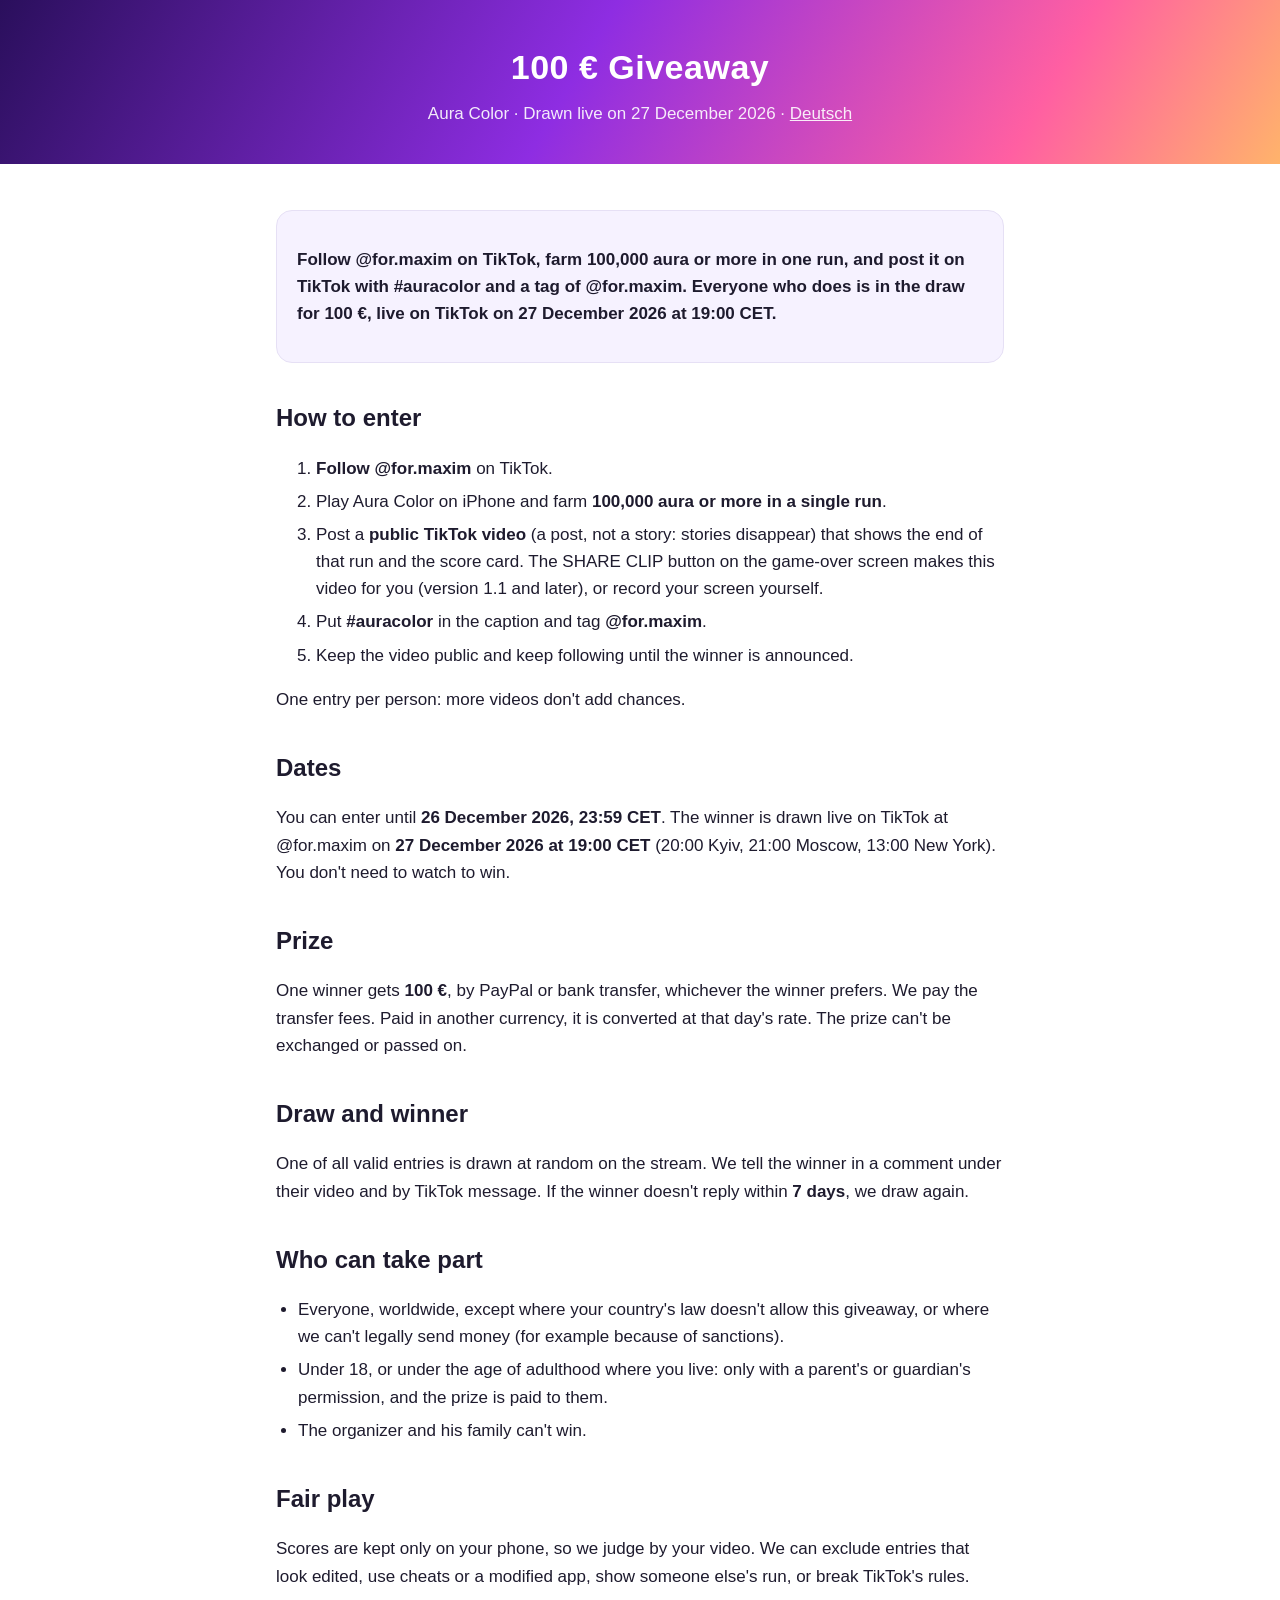
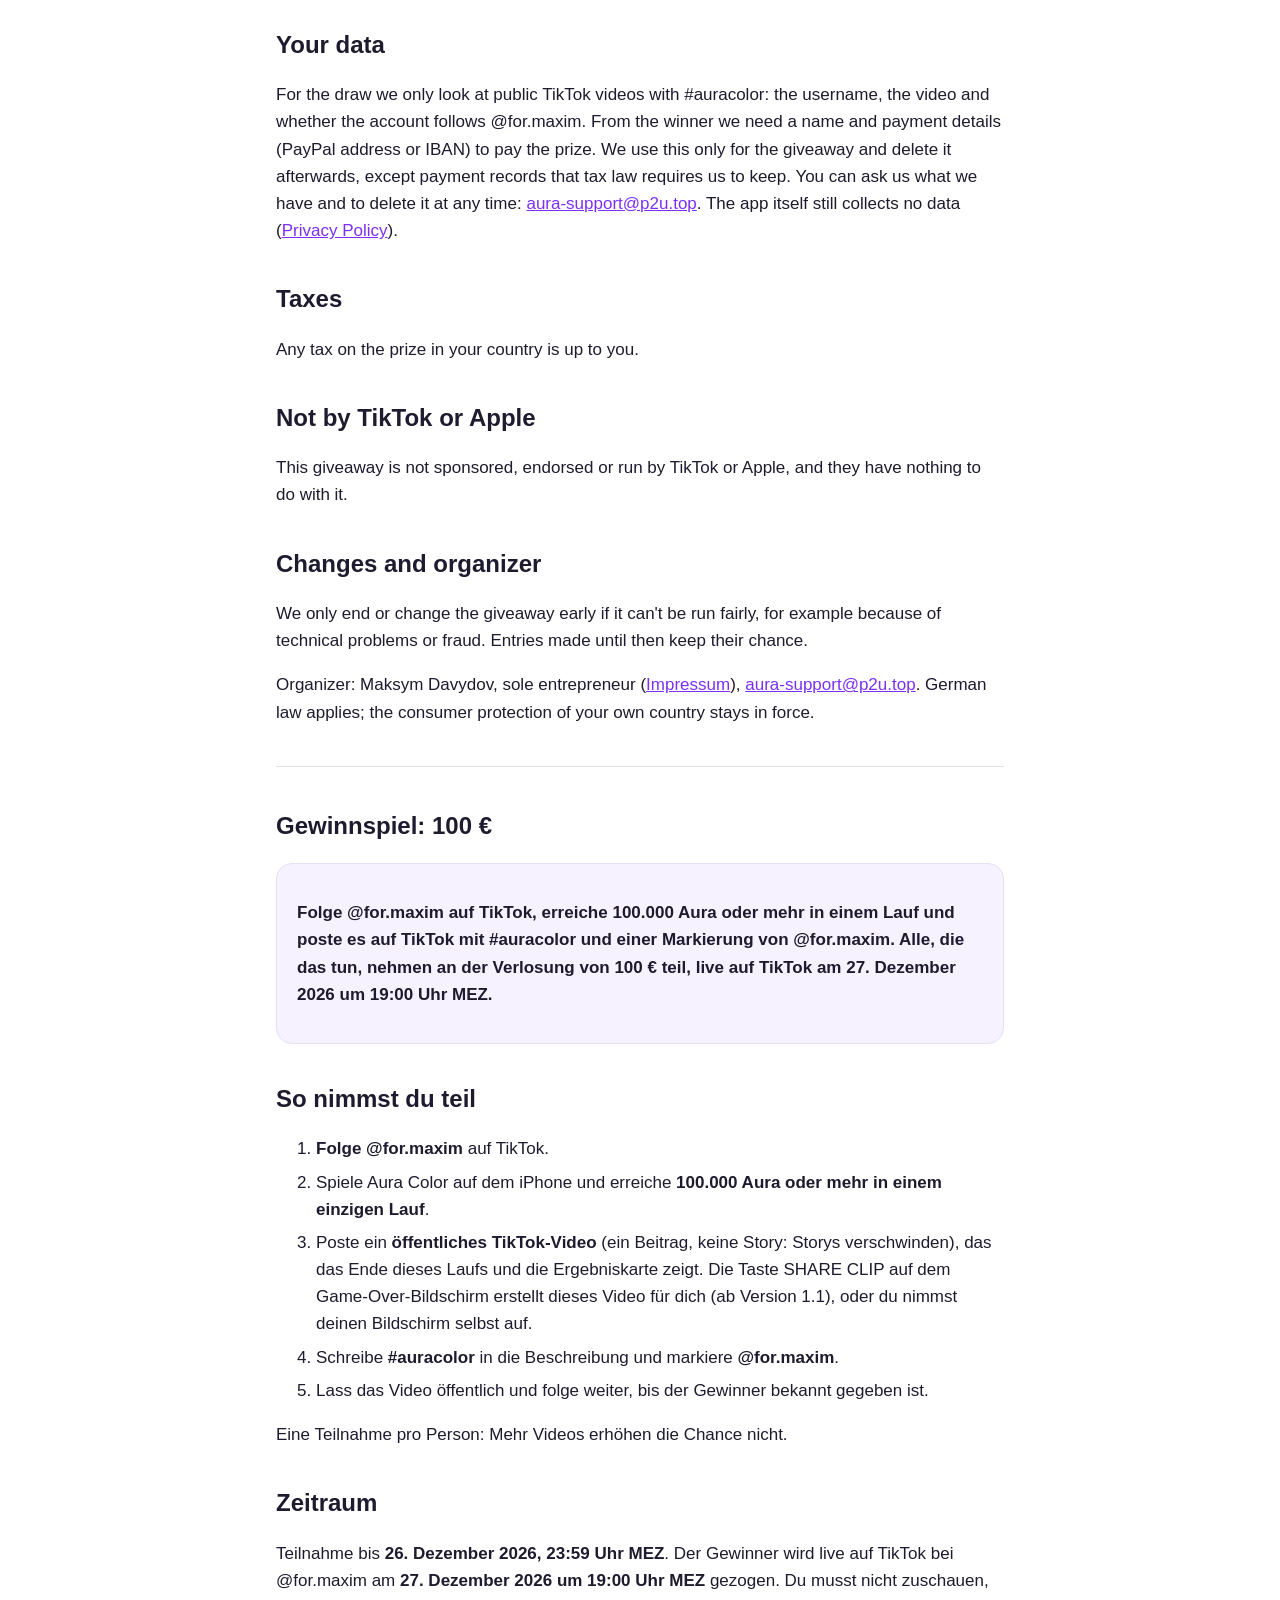
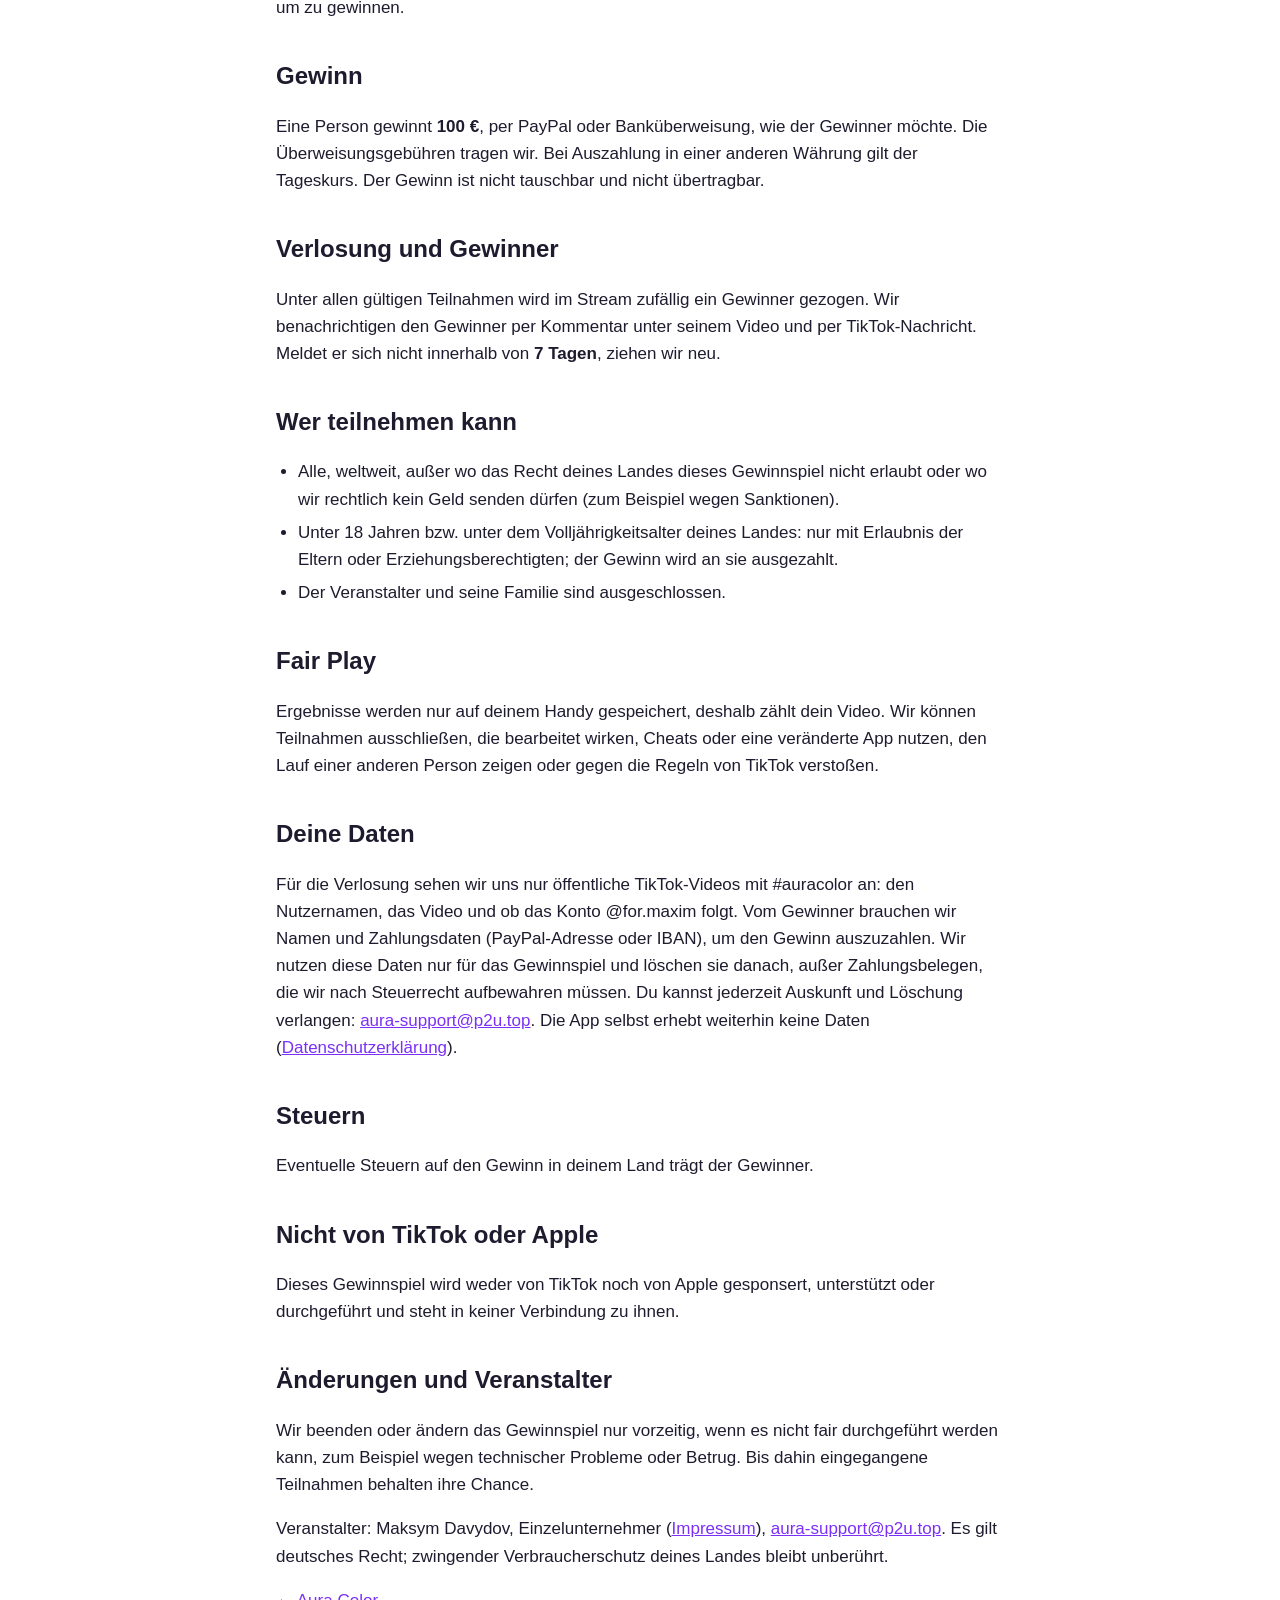
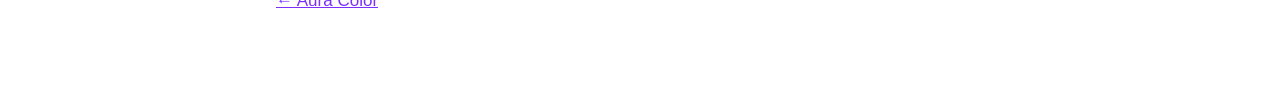
==== giveaway.html @ b17f7350 "Правила розыгрыша 100 € (до 26.12, стрим 27.12 19:00 CET), политика про клипы Co-Authored-By: Claude" ====
<!doctype html>
<html lang="en">
<head>
<meta charset="utf-8">
<meta name="viewport" content="width=device-width, initial-scale=1">
<title>Aura Color Giveaway</title>
<meta name="description" content="Follow @for.maxim, farm 100,000 aura in one run of Aura Color, post it on TikTok with #auracolor and win 100 €. Drawn live on TikTok on 27 December 2026.">
<link rel="stylesheet" href="style.css">
</head>
<body>
<header>
  <h1>100 € Giveaway</h1>
  <p>Aura Color · Drawn live on 27 December 2026 · <a href="#de" style="color:#fff">Deutsch</a></p>
</header>
<main>
  <div class="card">
    <p><strong>Follow @for.maxim on TikTok, farm 100,000 aura or more in one run, and post it on TikTok with #auracolor and a tag of @for.maxim. Everyone who does is in the draw for 100 €, live on TikTok on 27 December 2026 at 19:00 CET.</strong></p>
  </div>

  <h2>How to enter</h2>
  <ol>
    <li><strong>Follow @for.maxim</strong> on TikTok.</li>
    <li>Play Aura Color on iPhone and farm <strong>100,000 aura or more in a single run</strong>.</li>
    <li>Post a <strong>public TikTok video</strong> (a post, not a story: stories disappear) that shows the end of that run and the score card. The SHARE CLIP button on the game-over screen makes this video for you (version 1.1 and later), or record your screen yourself.</li>
    <li>Put <strong>#auracolor</strong> in the caption and tag <strong>@for.maxim</strong>.</li>
    <li>Keep the video public and keep following until the winner is announced.</li>
  </ol>
  <p>One entry per person: more videos don't add chances.</p>

  <h2>Dates</h2>
  <p>You can enter until <strong>26 December 2026, 23:59 CET</strong>. The winner is drawn live on TikTok at @for.maxim on <strong>27 December 2026 at 19:00 CET</strong> (20:00 Kyiv, 21:00 Moscow, 13:00 New York). You don't need to watch to win.</p>

  <h2>Prize</h2>
  <p>One winner gets <strong>100 €</strong>, by PayPal or bank transfer, whichever the winner prefers. We pay the transfer fees. Paid in another currency, it is converted at that day's rate. The prize can't be exchanged or passed on.</p>

  <h2>Draw and winner</h2>
  <p>One of all valid entries is drawn at random on the stream. We tell the winner in a comment under their video and by TikTok message. If the winner doesn't reply within <strong>7 days</strong>, we draw again.</p>

  <h2>Who can take part</h2>
  <ul>
    <li>Everyone, worldwide, except where your country's law doesn't allow this giveaway, or where we can't legally send money (for example because of sanctions).</li>
    <li>Under 18, or under the age of adulthood where you live: only with a parent's or guardian's permission, and the prize is paid to them.</li>
    <li>The organizer and his family can't win.</li>
  </ul>

  <h2>Fair play</h2>
  <p>Scores are kept only on your phone, so we judge by your video. We can exclude entries that look edited, use cheats or a modified app, show someone else's run, or break TikTok's rules.</p>

  <h2>Your data</h2>
  <p>For the draw we only look at public TikTok videos with #auracolor: the username, the video and whether the account follows @for.maxim. From the winner we need a name and payment details (PayPal address or IBAN) to pay the prize. We use this only for the giveaway and delete it afterwards, except payment records that tax law requires us to keep. You can ask us what we have and to delete it at any time: <a href="mailto:aura-support@p2u.top">aura-support@p2u.top</a>. The app itself still collects no data (<a href="privacy.html">Privacy Policy</a>).</p>

  <h2>Taxes</h2>
  <p>Any tax on the prize in your country is up to you.</p>

  <h2>Not by TikTok or Apple</h2>
  <p>This giveaway is not sponsored, endorsed or run by TikTok or Apple, and they have nothing to do with it.</p>

  <h2>Changes and organizer</h2>
  <p>We only end or change the giveaway early if it can't be run fairly, for example because of technical problems or fraud. Entries made until then keep their chance.</p>
  <p>Organizer: Maksym Davydov, sole entrepreneur (<a href="impressum.html">Impressum</a>), <a href="mailto:aura-support@p2u.top">aura-support@p2u.top</a>. German law applies; the consumer protection of your own country stays in force.</p>

  <hr>

  <h2 id="de">Gewinnspiel: 100 €</h2>
  <div class="card">
    <p><strong>Folge @for.maxim auf TikTok, erreiche 100.000 Aura oder mehr in einem Lauf und poste es auf TikTok mit #auracolor und einer Markierung von @for.maxim. Alle, die das tun, nehmen an der Verlosung von 100 € teil, live auf TikTok am 27. Dezember 2026 um 19:00 Uhr MEZ.</strong></p>
  </div>

  <h2>So nimmst du teil</h2>
  <ol>
    <li><strong>Folge @for.maxim</strong> auf TikTok.</li>
    <li>Spiele Aura Color auf dem iPhone und erreiche <strong>100.000 Aura oder mehr in einem einzigen Lauf</strong>.</li>
    <li>Poste ein <strong>öffentliches TikTok-Video</strong> (ein Beitrag, keine Story: Storys verschwinden), das das Ende dieses Laufs und die Ergebniskarte zeigt. Die Taste SHARE CLIP auf dem Game-Over-Bildschirm erstellt dieses Video für dich (ab Version 1.1), oder du nimmst deinen Bildschirm selbst auf.</li>
    <li>Schreibe <strong>#auracolor</strong> in die Beschreibung und markiere <strong>@for.maxim</strong>.</li>
    <li>Lass das Video öffentlich und folge weiter, bis der Gewinner bekannt gegeben ist.</li>
  </ol>
  <p>Eine Teilnahme pro Person: Mehr Videos erhöhen die Chance nicht.</p>

  <h2>Zeitraum</h2>
  <p>Teilnahme bis <strong>26. Dezember 2026, 23:59 Uhr MEZ</strong>. Der Gewinner wird live auf TikTok bei @for.maxim am <strong>27. Dezember 2026 um 19:00 Uhr MEZ</strong> gezogen. Du musst nicht zuschauen, um zu gewinnen.</p>

  <h2>Gewinn</h2>
  <p>Eine Person gewinnt <strong>100 €</strong>, per PayPal oder Banküberweisung, wie der Gewinner möchte. Die Überweisungsgebühren tragen wir. Bei Auszahlung in einer anderen Währung gilt der Tageskurs. Der Gewinn ist nicht tauschbar und nicht übertragbar.</p>

  <h2>Verlosung und Gewinner</h2>
  <p>Unter allen gültigen Teilnahmen wird im Stream zufällig ein Gewinner gezogen. Wir benachrichtigen den Gewinner per Kommentar unter seinem Video und per TikTok-Nachricht. Meldet er sich nicht innerhalb von <strong>7 Tagen</strong>, ziehen wir neu.</p>

  <h2>Wer teilnehmen kann</h2>
  <ul>
    <li>Alle, weltweit, außer wo das Recht deines Landes dieses Gewinnspiel nicht erlaubt oder wo wir rechtlich kein Geld senden dürfen (zum Beispiel wegen Sanktionen).</li>
    <li>Unter 18 Jahren bzw. unter dem Volljährigkeitsalter deines Landes: nur mit Erlaubnis der Eltern oder Erziehungsberechtigten; der Gewinn wird an sie ausgezahlt.</li>
    <li>Der Veranstalter und seine Familie sind ausgeschlossen.</li>
  </ul>

  <h2>Fair Play</h2>
  <p>Ergebnisse werden nur auf deinem Handy gespeichert, deshalb zählt dein Video. Wir können Teilnahmen ausschließen, die bearbeitet wirken, Cheats oder eine veränderte App nutzen, den Lauf einer anderen Person zeigen oder gegen die Regeln von TikTok verstoßen.</p>

  <h2>Deine Daten</h2>
  <p>Für die Verlosung sehen wir uns nur öffentliche TikTok-Videos mit #auracolor an: den Nutzernamen, das Video und ob das Konto @for.maxim folgt. Vom Gewinner brauchen wir Namen und Zahlungsdaten (PayPal-Adresse oder IBAN), um den Gewinn auszuzahlen. Wir nutzen diese Daten nur für das Gewinnspiel und löschen sie danach, außer Zahlungsbelegen, die wir nach Steuerrecht aufbewahren müssen. Du kannst jederzeit Auskunft und Löschung verlangen: <a href="mailto:aura-support@p2u.top">aura-support@p2u.top</a>. Die App selbst erhebt weiterhin keine Daten (<a href="privacy.html#de">Datenschutzerklärung</a>).</p>

  <h2>Steuern</h2>
  <p>Eventuelle Steuern auf den Gewinn in deinem Land trägt der Gewinner.</p>

  <h2>Nicht von TikTok oder Apple</h2>
  <p>Dieses Gewinnspiel wird weder von TikTok noch von Apple gesponsert, unterstützt oder durchgeführt und steht in keiner Verbindung zu ihnen.</p>

  <h2>Änderungen und Veranstalter</h2>
  <p>Wir beenden oder ändern das Gewinnspiel nur vorzeitig, wenn es nicht fair durchgeführt werden kann, zum Beispiel wegen technischer Probleme oder Betrug. Bis dahin eingegangene Teilnahmen behalten ihre Chance.</p>
  <p>Veranstalter: Maksym Davydov, Einzelunternehmer (<a href="impressum.html">Impressum</a>), <a href="mailto:aura-support@p2u.top">aura-support@p2u.top</a>. Es gilt deutsches Recht; zwingender Verbraucherschutz deines Landes bleibt unberührt.</p>

  <p><a href="./">← Aura Color</a></p>
</main>
</body>
</html>
---- style.css ----
:root { --bg: #ffffff; --text: #1e1b2e; --muted: #5d5872; --card: #f6f2ff; --accent: #7b2ff7; --line: #e6e0f5; }
@media (prefers-color-scheme: dark) { :root { --bg: #120a24; --text: #f3efff; --muted: #b9b0d6; --card: #1e1338; --accent: #c79bff; --line: #2e2150; } }
* { box-sizing: border-box; }
body { margin: 0; background: var(--bg); color: var(--text); font: 17px/1.6 -apple-system, BlinkMacSystemFont, "Segoe UI", Roboto, Helvetica, Arial, sans-serif; }
header { background: linear-gradient(120deg, #2a0f5c, #8e2de2 45%, #ff5fa2 80%, #ffb36b); color: #fff; padding: 40px 16px 36px; text-align: center; }
header h1 { margin: 0; font-size: 34px; letter-spacing: .5px; }
header p { margin: 6px 0 0; opacity: .9; }
main { max-width: 760px; margin: 0 auto; padding: 28px 16px 56px; }
h2 { font-size: 24px; margin: 36px 0 8px; }
.card { background: var(--card); border: 1px solid var(--line); border-radius: 16px; padding: 18px 20px; margin: 18px 0; }
a { color: var(--accent); }
.muted { color: var(--muted); font-size: 15px; }
ul { padding-left: 22px; }
li { margin: 6px 0; }
hr { border: 0; border-top: 1px solid var(--line); margin: 40px 0; }
footer { text-align: center; color: var(--muted); font-size: 14px; padding: 0 16px 40px; }
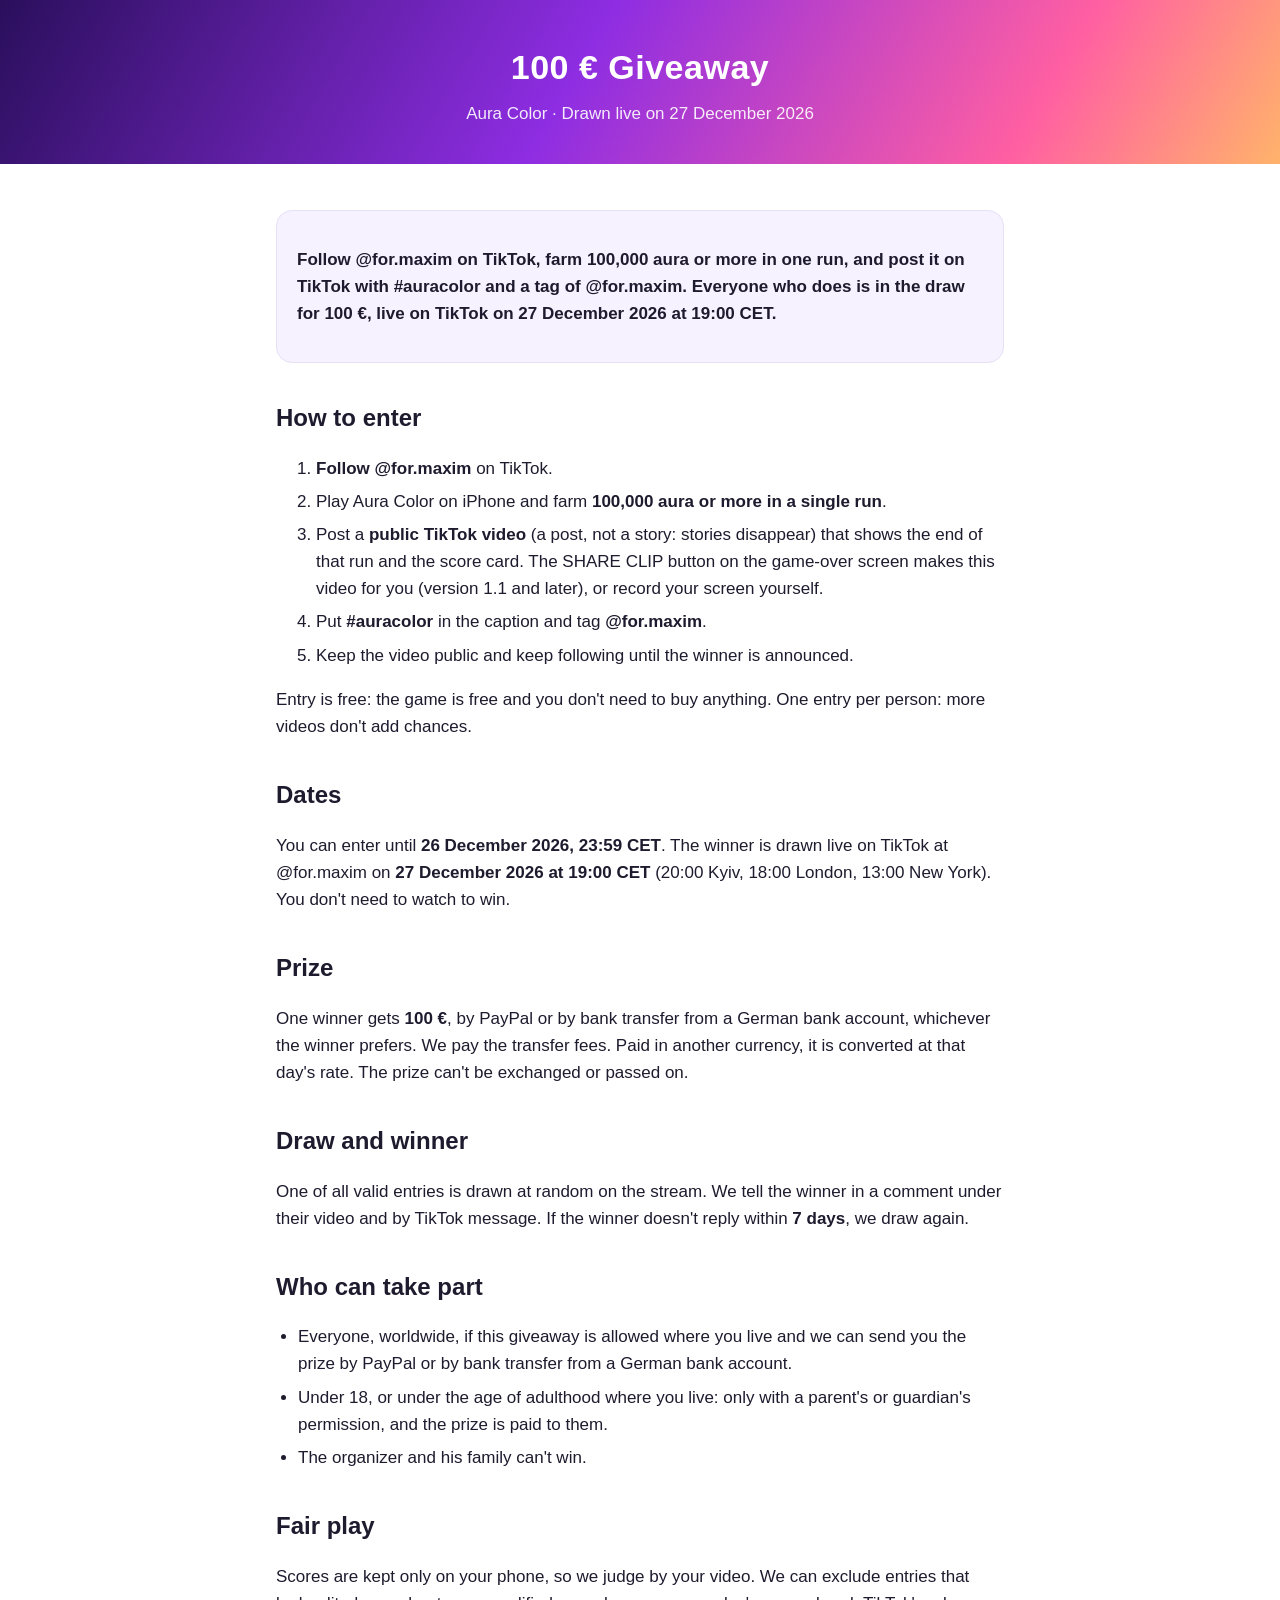
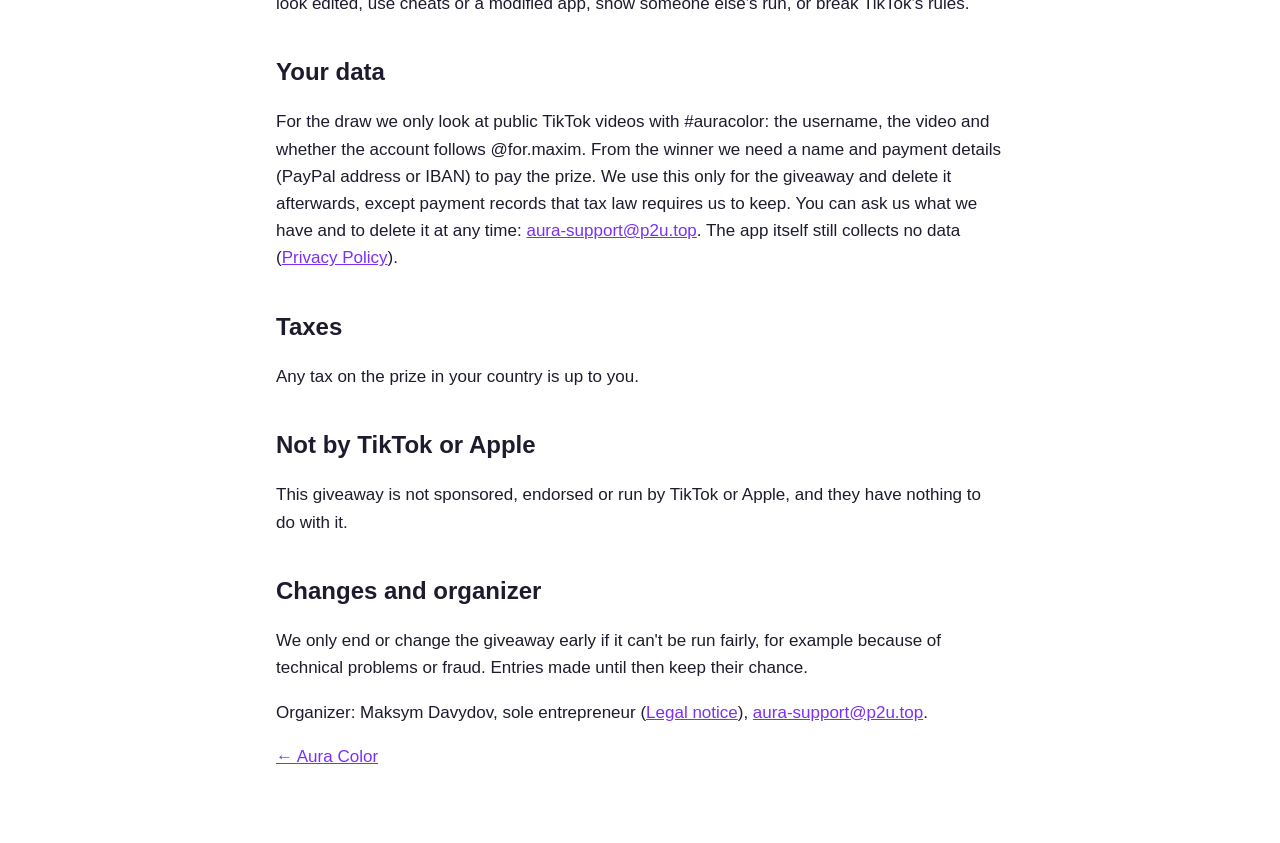
==== commit ae225a23: "Site in English only: legal notice, privacy, giveaway rules Co-Authored-By: Claude Opus 5.5 <noreply" ====
--- a/giveaway.html
+++ b/giveaway.html
@@ -10,7 +10,7 @@
 <body>
 <header>
   <h1>100 € Giveaway</h1>
-  <p>Aura Color · Drawn live on 27 December 2026 · <a href="#de" style="color:#fff">Deutsch</a></p>
+  <p>Aura Color · Drawn live on 27 December 2026</p>
 </header>
 <main>
   <div class="card">
@@ -25,20 +25,20 @@
     <li>Put <strong>#auracolor</strong> in the caption and tag <strong>@for.maxim</strong>.</li>
     <li>Keep the video public and keep following until the winner is announced.</li>
   </ol>
-  <p>One entry per person: more videos don't add chances.</p>
+  <p>Entry is free: the game is free and you don't need to buy anything. One entry per person: more videos don't add chances.</p>
 
   <h2>Dates</h2>
-  <p>You can enter until <strong>26 December 2026, 23:59 CET</strong>. The winner is drawn live on TikTok at @for.maxim on <strong>27 December 2026 at 19:00 CET</strong> (20:00 Kyiv, 21:00 Moscow, 13:00 New York). You don't need to watch to win.</p>
+  <p>You can enter until <strong>26 December 2026, 23:59 CET</strong>. The winner is drawn live on TikTok at @for.maxim on <strong>27 December 2026 at 19:00 CET</strong> (20:00 Kyiv, 18:00 London, 13:00 New York). You don't need to watch to win.</p>
 
   <h2>Prize</h2>
-  <p>One winner gets <strong>100 €</strong>, by PayPal or bank transfer, whichever the winner prefers. We pay the transfer fees. Paid in another currency, it is converted at that day's rate. The prize can't be exchanged or passed on.</p>
+  <p>One winner gets <strong>100 €</strong>, by PayPal or by bank transfer from a German bank account, whichever the winner prefers. We pay the transfer fees. Paid in another currency, it is converted at that day's rate. The prize can't be exchanged or passed on.</p>
 
   <h2>Draw and winner</h2>
   <p>One of all valid entries is drawn at random on the stream. We tell the winner in a comment under their video and by TikTok message. If the winner doesn't reply within <strong>7 days</strong>, we draw again.</p>
 
   <h2>Who can take part</h2>
   <ul>
-    <li>Everyone, worldwide, except where your country's law doesn't allow this giveaway, or where we can't legally send money (for example because of sanctions).</li>
+    <li>Everyone, worldwide, if this giveaway is allowed where you live and we can send you the prize by PayPal or by bank transfer from a German bank account.</li>
     <li>Under 18, or under the age of adulthood where you live: only with a parent's or guardian's permission, and the prize is paid to them.</li>
     <li>The organizer and his family can't win.</li>
   </ul>
@@ -57,56 +57,7 @@
 
   <h2>Changes and organizer</h2>
   <p>We only end or change the giveaway early if it can't be run fairly, for example because of technical problems or fraud. Entries made until then keep their chance.</p>
-  <p>Organizer: Maksym Davydov, sole entrepreneur (<a href="impressum.html">Impressum</a>), <a href="mailto:aura-support@p2u.top">aura-support@p2u.top</a>. German law applies; the consumer protection of your own country stays in force.</p>
-
-  <hr>
-
-  <h2 id="de">Gewinnspiel: 100 €</h2>
-  <div class="card">
-    <p><strong>Folge @for.maxim auf TikTok, erreiche 100.000 Aura oder mehr in einem Lauf und poste es auf TikTok mit #auracolor und einer Markierung von @for.maxim. Alle, die das tun, nehmen an der Verlosung von 100 € teil, live auf TikTok am 27. Dezember 2026 um 19:00 Uhr MEZ.</strong></p>
-  </div>
-
-  <h2>So nimmst du teil</h2>
-  <ol>
-    <li><strong>Folge @for.maxim</strong> auf TikTok.</li>
-    <li>Spiele Aura Color auf dem iPhone und erreiche <strong>100.000 Aura oder mehr in einem einzigen Lauf</strong>.</li>
-    <li>Poste ein <strong>öffentliches TikTok-Video</strong> (ein Beitrag, keine Story: Storys verschwinden), das das Ende dieses Laufs und die Ergebniskarte zeigt. Die Taste SHARE CLIP auf dem Game-Over-Bildschirm erstellt dieses Video für dich (ab Version 1.1), oder du nimmst deinen Bildschirm selbst auf.</li>
-    <li>Schreibe <strong>#auracolor</strong> in die Beschreibung und markiere <strong>@for.maxim</strong>.</li>
-    <li>Lass das Video öffentlich und folge weiter, bis der Gewinner bekannt gegeben ist.</li>
-  </ol>
-  <p>Eine Teilnahme pro Person: Mehr Videos erhöhen die Chance nicht.</p>
-
-  <h2>Zeitraum</h2>
-  <p>Teilnahme bis <strong>26. Dezember 2026, 23:59 Uhr MEZ</strong>. Der Gewinner wird live auf TikTok bei @for.maxim am <strong>27. Dezember 2026 um 19:00 Uhr MEZ</strong> gezogen. Du musst nicht zuschauen, um zu gewinnen.</p>
-
-  <h2>Gewinn</h2>
-  <p>Eine Person gewinnt <strong>100 €</strong>, per PayPal oder Banküberweisung, wie der Gewinner möchte. Die Überweisungsgebühren tragen wir. Bei Auszahlung in einer anderen Währung gilt der Tageskurs. Der Gewinn ist nicht tauschbar und nicht übertragbar.</p>
-
-  <h2>Verlosung und Gewinner</h2>
-  <p>Unter allen gültigen Teilnahmen wird im Stream zufällig ein Gewinner gezogen. Wir benachrichtigen den Gewinner per Kommentar unter seinem Video und per TikTok-Nachricht. Meldet er sich nicht innerhalb von <strong>7 Tagen</strong>, ziehen wir neu.</p>
-
-  <h2>Wer teilnehmen kann</h2>
-  <ul>
-    <li>Alle, weltweit, außer wo das Recht deines Landes dieses Gewinnspiel nicht erlaubt oder wo wir rechtlich kein Geld senden dürfen (zum Beispiel wegen Sanktionen).</li>
-    <li>Unter 18 Jahren bzw. unter dem Volljährigkeitsalter deines Landes: nur mit Erlaubnis der Eltern oder Erziehungsberechtigten; der Gewinn wird an sie ausgezahlt.</li>
-    <li>Der Veranstalter und seine Familie sind ausgeschlossen.</li>
-  </ul>
-
-  <h2>Fair Play</h2>
-  <p>Ergebnisse werden nur auf deinem Handy gespeichert, deshalb zählt dein Video. Wir können Teilnahmen ausschließen, die bearbeitet wirken, Cheats oder eine veränderte App nutzen, den Lauf einer anderen Person zeigen oder gegen die Regeln von TikTok verstoßen.</p>
-
-  <h2>Deine Daten</h2>
-  <p>Für die Verlosung sehen wir uns nur öffentliche TikTok-Videos mit #auracolor an: den Nutzernamen, das Video und ob das Konto @for.maxim folgt. Vom Gewinner brauchen wir Namen und Zahlungsdaten (PayPal-Adresse oder IBAN), um den Gewinn auszuzahlen. Wir nutzen diese Daten nur für das Gewinnspiel und löschen sie danach, außer Zahlungsbelegen, die wir nach Steuerrecht aufbewahren müssen. Du kannst jederzeit Auskunft und Löschung verlangen: <a href="mailto:aura-support@p2u.top">aura-support@p2u.top</a>. Die App selbst erhebt weiterhin keine Daten (<a href="privacy.html#de">Datenschutzerklärung</a>).</p>
-
-  <h2>Steuern</h2>
-  <p>Eventuelle Steuern auf den Gewinn in deinem Land trägt der Gewinner.</p>
-
-  <h2>Nicht von TikTok oder Apple</h2>
-  <p>Dieses Gewinnspiel wird weder von TikTok noch von Apple gesponsert, unterstützt oder durchgeführt und steht in keiner Verbindung zu ihnen.</p>
-
-  <h2>Änderungen und Veranstalter</h2>
-  <p>Wir beenden oder ändern das Gewinnspiel nur vorzeitig, wenn es nicht fair durchgeführt werden kann, zum Beispiel wegen technischer Probleme oder Betrug. Bis dahin eingegangene Teilnahmen behalten ihre Chance.</p>
-  <p>Veranstalter: Maksym Davydov, Einzelunternehmer (<a href="impressum.html">Impressum</a>), <a href="mailto:aura-support@p2u.top">aura-support@p2u.top</a>. Es gilt deutsches Recht; zwingender Verbraucherschutz deines Landes bleibt unberührt.</p>
+  <p>Organizer: Maksym Davydov, sole entrepreneur (<a href="impressum.html">Legal notice</a>), <a href="mailto:aura-support@p2u.top">aura-support@p2u.top</a>.</p>
 
   <p><a href="./">← Aura Color</a></p>
 </main>
